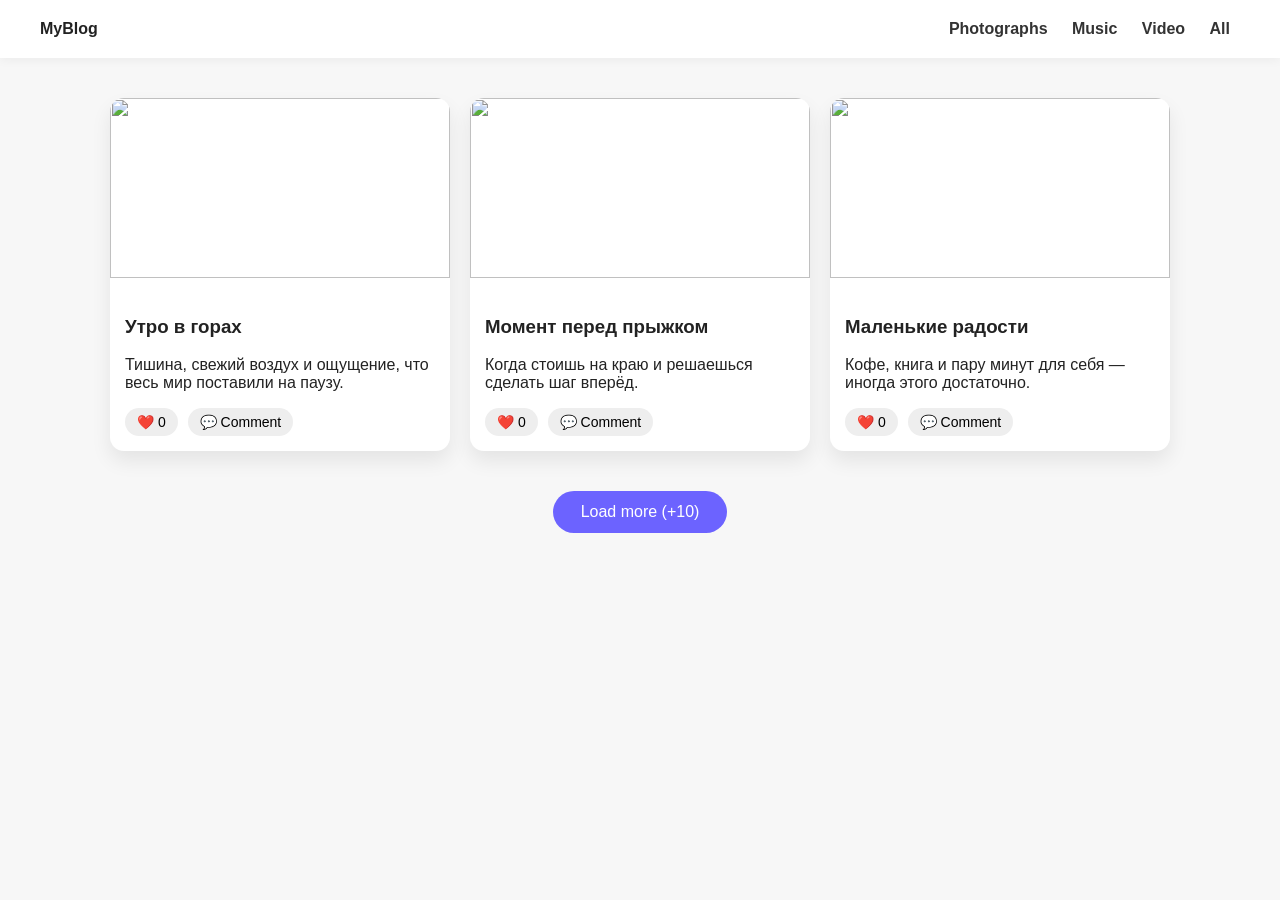
==== les18/les18dz/index.htmk/index.htm @ a9a258fd "first commit" ====
<!DOCTYPE html>
<html lang="ru">
<head>
  <meta charset="UTF-8" />
  <meta name="viewport" content="width=device-width, initial-scale=1.0"/>
  <title>MyBlog Demo</title>
  <style>
    * { box-sizing: border-box; font-family: Arial, sans-serif; }
    body { margin: 0; background: #f7f7f7; color: #222; }

    header {
      background: #fff;
      padding: 20px 40px;
      display: flex;
      justify-content: space-between;
      align-items: center;
      box-shadow: 0 2px 10px rgba(0,0,0,.05);
      position: sticky; top: 0; z-index: 10;
    }

    nav a {
      margin: 0 10px;
      text-decoration: none;
      color: #333;
      font-weight: 600;
      cursor: pointer;
    }
    nav a:hover { color: #6c63ff; }

    .container {
      max-width: 1100px;
      margin: 40px auto;
      padding: 0 20px;
      display: grid;
      grid-template-columns: repeat(auto-fill, minmax(280px, 1fr));
      gap: 20px;
    }

    .card {
      background: #fff;
      border-radius: 14px;
      overflow: hidden;
      box-shadow: 0 10px 20px rgba(0,0,0,.08);
      transition: transform .2s ease, box-shadow .2s ease;
    }
    .card:hover {
      transform: translateY(-6px);
      box-shadow: 0 16px 30px rgba(0,0,0,.12);
    }

    .card img {
      width: 100%;
      height: 180px;
      object-fit: cover;
    }

    .card-content { padding: 15px; }

    .actions {
      display: flex;
      gap: 10px;
      margin-top: 10px;
    }

    .btn {
      border: none;
      background: #eee;
      padding: 6px 12px;
      border-radius: 20px;
      cursor: pointer;
      transition: .2s;
      font-size: 14px;
    }
    .btn:hover { background: #6c63ff; color: #fff; }

    .load-more {
      display: block;
      margin: 40px auto 60px;
      padding: 12px 28px;
      border-radius: 30px;
      border: none;
      background: #6c63ff;
      color: white;
      cursor: pointer;
      font-size: 16px;
    }
    .load-more:hover { opacity: .9; }
  </style>
</head>
<body>

<header>
  <strong>MyBlog</strong>
  <nav>
    <a onclick="filterContent('photo')">Photographs</a>
    <a onclick="filterContent('music')">Music</a>
    <a onclick="filterContent('video')">Video</a>
    <a onclick="showAll()">All</a>
  </nav>
</header>

<div class="container" id="cards">
  <!-- Первые 3 поста -->
  <div class="card" data-type="photo">
    <img src="https://picsum.photos/500/300?1">
    <div class="card-content">
      <h3>Утро в горах</h3>
      <p>Тишина, свежий воздух и ощущение, что весь мир поставили на паузу.</p>
      <div class="actions">
        <button class="btn" onclick="like(this)">❤️ <span>0</span></button>
        <button class="btn" onclick="comment()">💬 Comment</button>
      </div>
    </div>
  </div>

  <div class="card" data-type="video">
    <img src="https://picsum.photos/500/300?2">
    <div class="card-content">
      <h3>Момент перед прыжком</h3>
      <p>Когда стоишь на краю и решаешься сделать шаг вперёд.</p>
      <div class="actions">
        <button class="btn" onclick="like(this)">❤️ <span>0</span></button>
        <button class="btn" onclick="comment()">💬 Comment</button>
      </div>
    </div>
  </div>

  <div class="card" data-type="music">
    <img src="https://picsum.photos/500/300?3">
    <div class="card-content">
      <h3>Маленькие радости</h3>
      <p>Кофе, книга и пару минут для себя — иногда этого достаточно.</p>
      <div class="actions">
        <button class="btn" onclick="like(this)">❤️ <span>0</span></button>
        <button class="btn" onclick="comment()">💬 Comment</button>
      </div>
    </div>
  </div>
</div>

<button class="load-more" onclick="loadMore()">Load more (+10)</button>

<script>
  let photoIndex = 4;

  const posts = [
    { title: "Движение — это жизнь", text: "Не важно как быстро ты идёшь. Важно — что не останавливаешься." },
    { title: "Поймал момент", text: "Такие секунды хочется сохранять в памяти навсегда." },
    { title: "Вечерний свет", text: "Закаты напоминают, что каждый день можно красиво закончить." },
    { title: "Немного тишины", text: "Иногда лучшее, что можно сделать — просто помолчать." },
    { title: "Новые дороги", text: "Каждая поездка — это маленькая новая жизнь." },
    { title: "Энергия момента", text: "Когда ловишь ритм и забываешь про всё остальное." },
    { title: "Дом там, где спокойно", text: "Не место делает тебя счастливым, а ощущение внутри." },
    { title: "Новый взгляд", text: "Иногда достаточно посмотреть под другим углом." },
    { title: "Пауза в рутине", text: "Маленький перерыв может изменить весь день." },
    { title: "Лови момент", text: "Лучшие кадры получаются случайно." }
  ];

  function like(btn) {
    const span = btn.querySelector("span");
    span.textContent = parseInt(span.textContent) + 1;
  }

  function comment() {
    const text = prompt("Напиши комментарий:");
    if (text) alert("Комментарий добавлен: " + text);
  }

  function filterContent(type) {
    document.querySelectorAll(".card").forEach(card => {
      card.style.display = card.dataset.type === type ? "block" : "none";
    });
  }

  function showAll() {
    document.querySelectorAll(".card").forEach(card => {
      card.style.display = "block";
    });
  }

  function loadMore() {
    const cards = document.getElementById("cards");
    const types = ["photo", "music", "video"];

    posts.forEach(post => {
      const type = types[Math.floor(Math.random() * types.length)];

      const card = document.createElement("div");
      card.className = "card";
      card.dataset.type = type;

      card.innerHTML = `
        <img src="https://picsum.photos/500/300?random=${photoIndex++}">
        <div class="card-content">
          <h3>${post.title}</h3>
          <p>${post.text}</p>
          <div class="actions">
            <button class="btn" onclick="like(this)">❤️ <span>0</span></button>
            <button class="btn" onclick="comment()">💬 Comment</button>
          </div>
        </div>
      `;

      cards.appendChild(card);
    });
  }
</script>

</body>
</html>
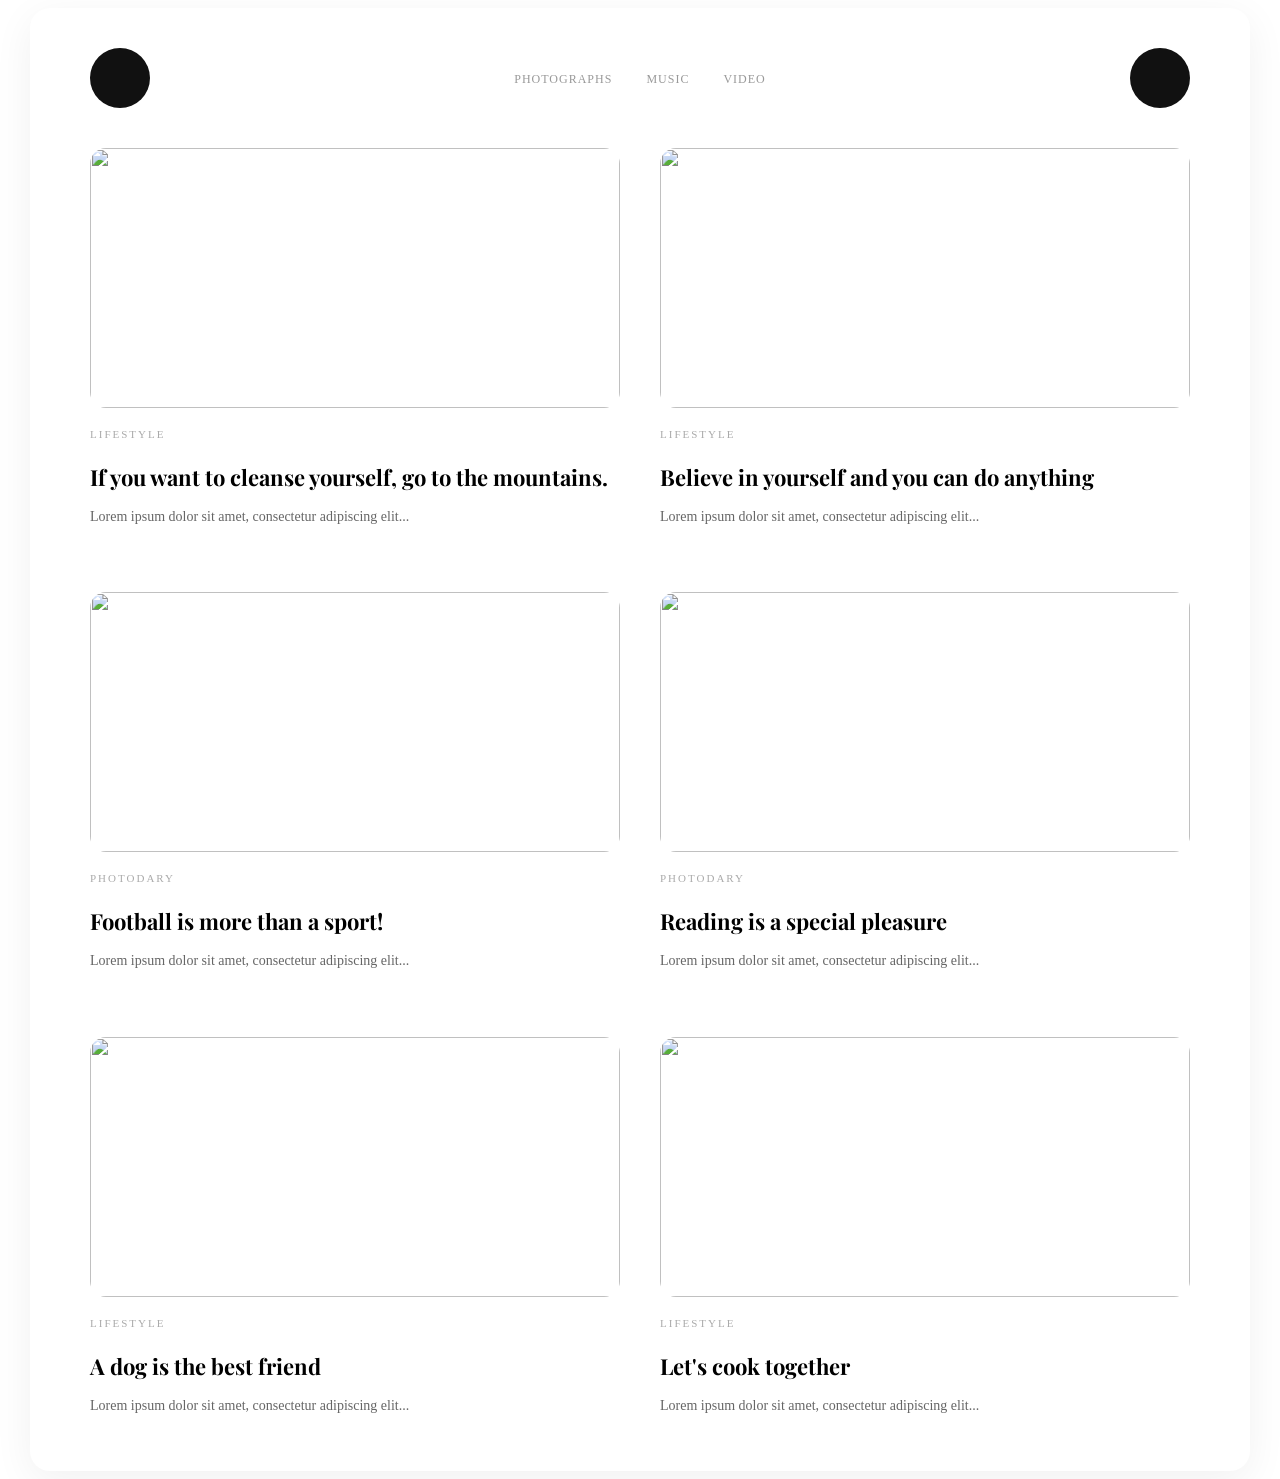
==== commit 31f3d8a9: "first commit" ====
--- a/les18/les18dz/index.htmk/index.htm
+++ b/les18/les18dz/index.htmk/index.htm
@@ -1,210 +1,158 @@
 <!DOCTYPE html>
 <html lang="ru">
 <head>
-  <meta charset="UTF-8" />
-  <meta name="viewport" content="width=device-width, initial-scale=1.0"/>
-  <title>MyBlog Demo</title>
-  <style>
-    * { box-sizing: border-box; font-family: Arial, sans-serif; }
-    body { margin: 0; background: #f7f7f7; color: #222; }
+  <meta charset="UTF-8">
+  <title>Blog Layout</title>
+  <link href="https://fonts.googleapis.com/css2?family=Playfair+Display:wght@500;600&family=Inter:wght@400;500&display=swap" rel="stylesheet">
+  <style> +{
+      margin: 0;
+      padding: 0;
+      box-sizing: border-box;
+      font-family: Inter, sans-serif;
+    } +
+    body {
+      background: #f5f6f8;
+      padding: 40px 0;
+    }
+
+    .container {
+      max-width: 1100px;
+      margin: 0 auto;
+      background: #fff;
+      padding: 40px 60px;
+      border-radius: 20px;
+      box-shadow: 0 10px 40px rgba(0,0,0,.06);
+    }
 
     header {
-      background: #fff;
-      padding: 20px 40px;
       display: flex;
       justify-content: space-between;
       align-items: center;
-      box-shadow: 0 2px 10px rgba(0,0,0,.05);
-      position: sticky; top: 0; z-index: 10;
+      margin-bottom: 40px;
+    }
+
+    .logo {
+      width: 60px;
+      height: 60px;
+      border-radius: 50%;
+      background: #111;
     }
 
     nav a {
-      margin: 0 10px;
+      margin: 0 15px;
       text-decoration: none;
-      color: #333;
-      font-weight: 600;
-      cursor: pointer;
-    }
-    nav a:hover { color: #6c63ff; }
-
-    .container {
-      max-width: 1100px;
-      margin: 40px auto;
-      padding: 0 20px;
-      display: grid;
-      grid-template-columns: repeat(auto-fill, minmax(280px, 1fr));
-      gap: 20px;
+      color: #999;
+      letter-spacing: 1px;
+      font-size: 12px;
     }
 
-    .card {
-      background: #fff;
-      border-radius: 14px;
-      overflow: hidden;
-      box-shadow: 0 10px 20px rgba(0,0,0,.08);
-      transition: transform .2s ease, box-shadow .2s ease;
+    nav a:hover {
+      color: #000;
     }
-    .card:hover {
-      transform: translateY(-6px);
-      box-shadow: 0 16px 30px rgba(0,0,0,.12);
+
+    .grid {
+      display: grid;
+      grid-template-columns: 1fr 1fr;
+      gap: 50px 40px;
     }
 
     .card img {
       width: 100%;
-      height: 180px;
+      height: 260px;
       object-fit: cover;
+      border-radius: 16px;
+      margin-bottom: 20px;
     }
 
-    .card-content { padding: 15px; }
-
-    .actions {
-      display: flex;
-      gap: 10px;
-      margin-top: 10px;
+    .tag {
+      font-size: 11px;
+      color: #aaa;
+      letter-spacing: 2px;
+      margin-bottom: 8px;
     }
 
-    .btn {
-      border: none;
-      background: #eee;
-      padding: 6px 12px;
-      border-radius: 20px;
-      cursor: pointer;
-      transition: .2s;
+    
+    h3 {
+      font-family: "Playfair Display", serif;
+      font-size: 22px;
+      margin-bottom: 12px;
+    }
+
+    p {
       font-size: 14px;
+      line-height: 1.6;
+      color: #666;
     }
-    .btn:hover { background: #6c63ff; color: #fff; }
 
-    .load-more {
-      display: block;
-      margin: 40px auto 60px;
-      padding: 12px 28px;
-      border-radius: 30px;
-      border: none;
-      background: #6c63ff;
-      color: white;
-      cursor: pointer;
-      font-size: 16px;
+    @media (max-width: 900px) {
+      .grid {
+        grid-template-columns: 1fr;
+      }
+      .container {
+        padding: 30px 20px;
+      }
     }
-    .load-more:hover { opacity: .9; }
   </style>
 </head>
 <body>
 
-<header>
-  <strong>MyBlog</strong>
-  <nav>
-    <a onclick="filterContent('photo')">Photographs</a>
-    <a onclick="filterContent('music')">Music</a>
-    <a onclick="filterContent('video')">Video</a>
-    <a onclick="showAll()">All</a>
-  </nav>
-</header>
+<div class="container">
+  <header>
+    <div class="logo"></div>
+    <nav>
+      <a href="#">PHOTOGRAPHS</a>
+      <a href="#">MUSIC</a>
+      <a href="#">VIDEO</a>
+    </nav>
+    <div class="logo"></div>
+  </header>
 
-<div class="container" id="cards">
-  <!-- Первые 3 поста -->
-  <div class="card" data-type="photo">
-    <img src="https://picsum.photos/500/300?1">
-    <div class="card-content">
-      <h3>Утро в горах</h3>
-      <p>Тишина, свежий воздух и ощущение, что весь мир поставили на паузу.</p>
-      <div class="actions">
-        <button class="btn" onclick="like(this)">❤️ <span>0</span></button>
-        <button class="btn" onclick="comment()">💬 Comment</button>
-      </div>
+  <div class="grid">
+    <div class="card">
+      <img src="https://images.unsplash.com/photo-1501785888041-af3ef285b470" alt="">
+      <div class="tag">LIFESTYLE</div>
+      <h3>If you want to cleanse yourself, go to the mountains.</h3>
+      <p>Lorem ipsum dolor sit amet, consectetur adipiscing elit...</p>
     </div>
-  </div>
 
-  <div class="card" data-type="video">
-    <img src="https://picsum.photos/500/300?2">
-    <div class="card-content">
-      <h3>Момент перед прыжком</h3>
-      <p>Когда стоишь на краю и решаешься сделать шаг вперёд.</p>
-      <div class="actions">
-        <button class="btn" onclick="like(this)">❤️ <span>0</span></button>
-        <button class="btn" onclick="comment()">💬 Comment</button>
-      </div>
+    <div class="card">
+      <img src="https://images.unsplash.com/photo-1500530855697-b586d89ba3ee" alt="">
+      <div class="tag">LIFESTYLE</div>
+      <h3>Believe in yourself and you can do anything</h3>
+      <p>Lorem ipsum dolor sit amet, consectetur adipiscing elit...</p>
     </div>
-  </div>
 
-  <div class="card" data-type="music">
-    <img src="https://picsum.photos/500/300?3">
-    <div class="card-content">
-      <h3>Маленькие радости</h3>
-      <p>Кофе, книга и пару минут для себя — иногда этого достаточно.</p>
-      <div class="actions">
-        <button class="btn" onclick="like(this)">❤️ <span>0</span></button>
-        <button class="btn" onclick="comment()">💬 Comment</button>
-      </div>
+    <div class="card">
+      <img src="https://images.unsplash.com/photo-1508609349937-5ec4ae374ebf" alt="">
+      <div class="tag">PHOTODARY</div>
+      <h3>Football is more than a sport!</h3>
+      <p>Lorem ipsum dolor sit amet, consectetur adipiscing elit...</p>
+    </div>
+
+    <div class="card">
+      <img src="https://images.unsplash.com/photo-1491841550275-ad7854e35ca6" alt="">
+      <div class="tag">PHOTODARY</div>
+      <h3>Reading is a special pleasure</h3>
+      <p>Lorem ipsum dolor sit amet, consectetur adipiscing elit...</p>
+    </div>
+
+    <div class="card">
+      <img src="https://images.unsplash.com/photo-1507149833265-60c372daea22" alt="">
+      <div class="tag">LIFESTYLE</div>
+      <h3>A dog is the best friend</h3>
+      <p>Lorem ipsum dolor sit amet, consectetur adipiscing elit...</p>
+    </div>
+
+    <div class="card">
+      <img src="https://images.unsplash.com/photo-1504674900247-0877df9cc836" alt="">
+      <div class="tag">LIFESTYLE</div>
+      <h3>Let's cook together</h3>
+      <p>Lorem ipsum dolor sit amet, consectetur adipiscing elit...</p>
     </div>
   </div>
 </div>
 
-<button class="load-more" onclick="loadMore()">Load more (+10)</button>
-
-<script>
-  let photoIndex = 4;
-
-  const posts = [
-    { title: "Движение — это жизнь", text: "Не важно как быстро ты идёшь. Важно — что не останавливаешься." },
-    { title: "Поймал момент", text: "Такие секунды хочется сохранять в памяти навсегда." },
-    { title: "Вечерний свет", text: "Закаты напоминают, что каждый день можно красиво закончить." },
-    { title: "Немного тишины", text: "Иногда лучшее, что можно сделать — просто помолчать." },
-    { title: "Новые дороги", text: "Каждая поездка — это маленькая новая жизнь." },
-    { title: "Энергия момента", text: "Когда ловишь ритм и забываешь про всё остальное." },
-    { title: "Дом там, где спокойно", text: "Не место делает тебя счастливым, а ощущение внутри." },
-    { title: "Новый взгляд", text: "Иногда достаточно посмотреть под другим углом." },
-    { title: "Пауза в рутине", text: "Маленький перерыв может изменить весь день." },
-    { title: "Лови момент", text: "Лучшие кадры получаются случайно." }
-  ];
-
-  function like(btn) {
-    const span = btn.querySelector("span");
-    span.textContent = parseInt(span.textContent) + 1;
-  }
-
-  function comment() {
-    const text = prompt("Напиши комментарий:");
-    if (text) alert("Комментарий добавлен: " + text);
-  }
-
-  function filterContent(type) {
-    document.querySelectorAll(".card").forEach(card => {
-      card.style.display = card.dataset.type === type ? "block" : "none";
-    });
-  }
-
-  function showAll() {
-    document.querySelectorAll(".card").forEach(card => {
-      card.style.display = "block";
-    });
-  }
-
-  function loadMore() {
-    const cards = document.getElementById("cards");
-    const types = ["photo", "music", "video"];
-
-    posts.forEach(post => {
-      const type = types[Math.floor(Math.random() * types.length)];
-
-      const card = document.createElement("div");
-      card.className = "card";
-      card.dataset.type = type;
-
-      card.innerHTML = `
-        <img src="https://picsum.photos/500/300?random=${photoIndex++}">
-        <div class="card-content">
-          <h3>${post.title}</h3>
-          <p>${post.text}</p>
-          <div class="actions">
-            <button class="btn" onclick="like(this)">❤️ <span>0</span></button>
-            <button class="btn" onclick="comment()">💬 Comment</button>
-          </div>
-        </div>
-      `;
-
-      cards.appendChild(card);
-    });
-  }
-</script>
-
 </body>
-</html>
+</html>
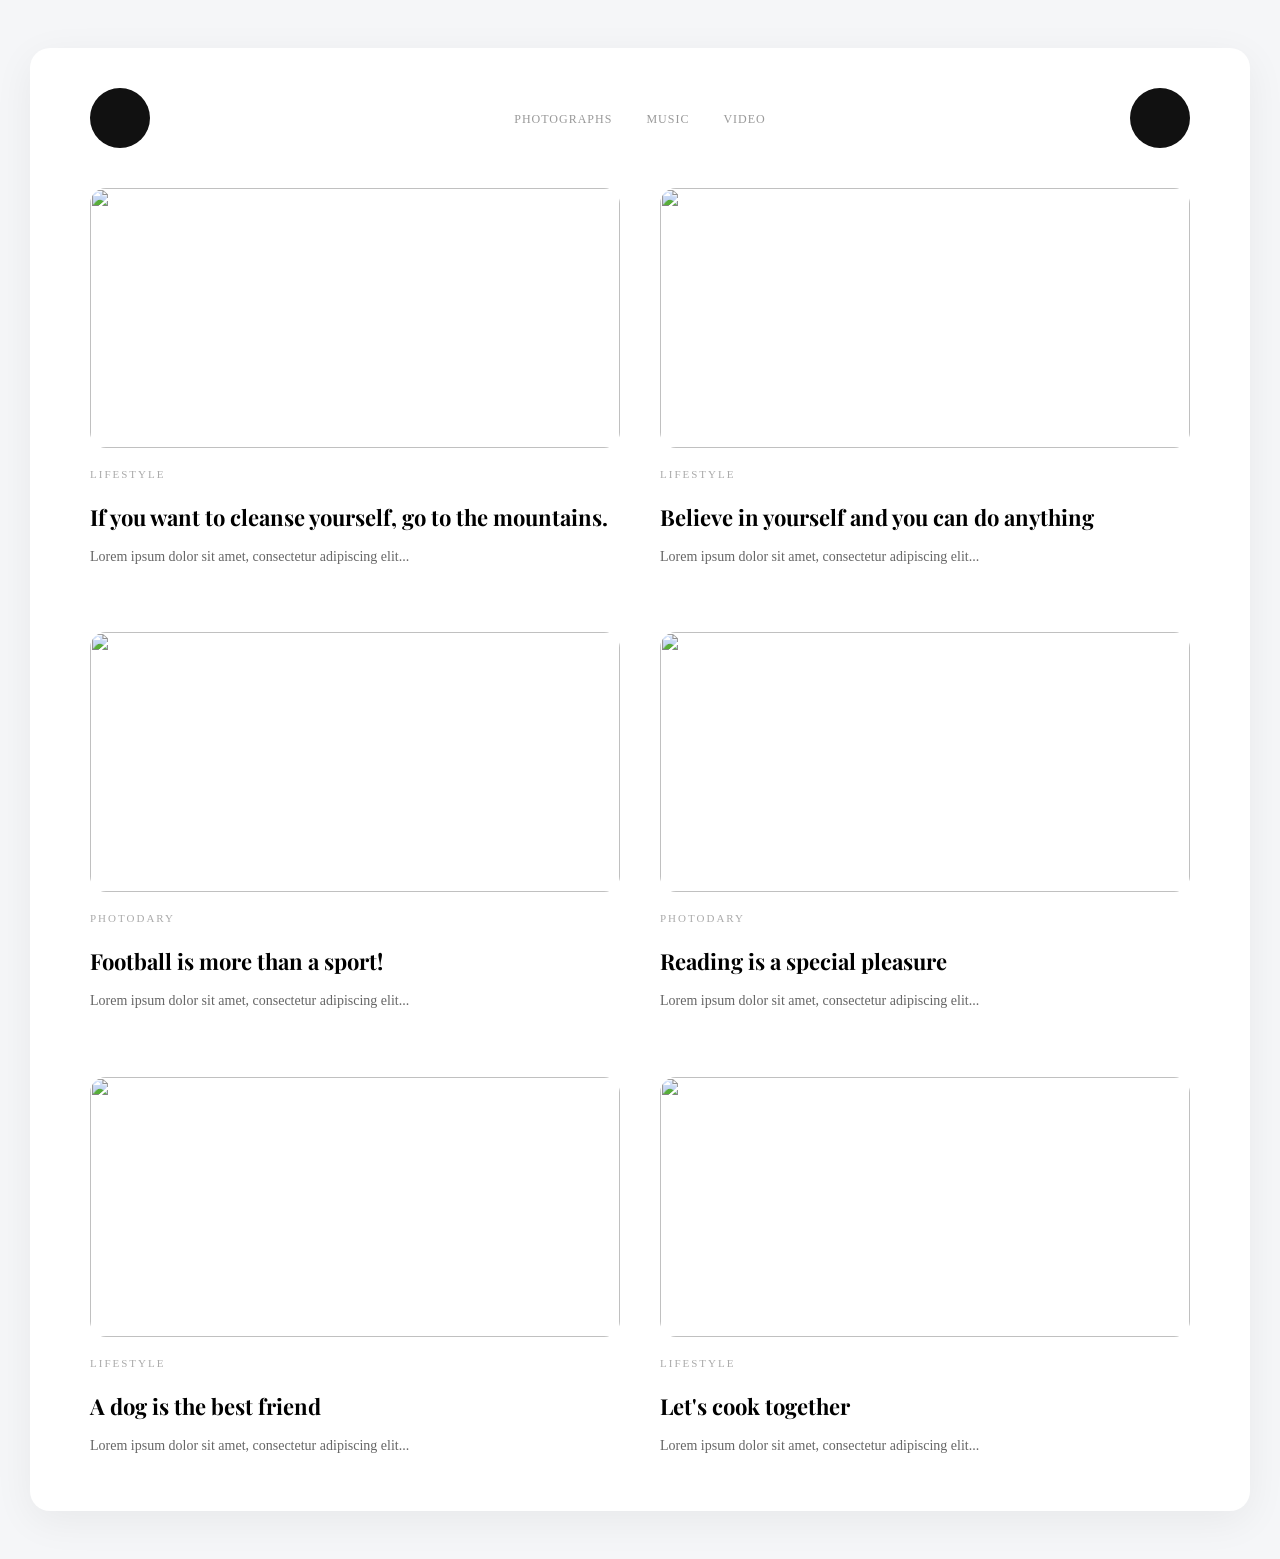
==== commit 29a08606: "Update index file" ====
--- a/les18/les18dz/index.htmk/index.htm
+++ b/les18/les18dz/index.htmk/index.htm
@@ -4,14 +4,12 @@
   <meta charset="UTF-8">
   <title>Blog Layout</title>
   <link href="https://fonts.googleapis.com/css2?family=Playfair+Display:wght@500;600&family=Inter:wght@400;500&display=swap" rel="stylesheet">
-  <style> -{
+  <style>{
       margin: 0;
       padding: 0;
       box-sizing: border-box;
       font-family: Inter, sans-serif;
-    } -
+    }
     body {
       background: #f5f6f8;
       padding: 40px 0;
